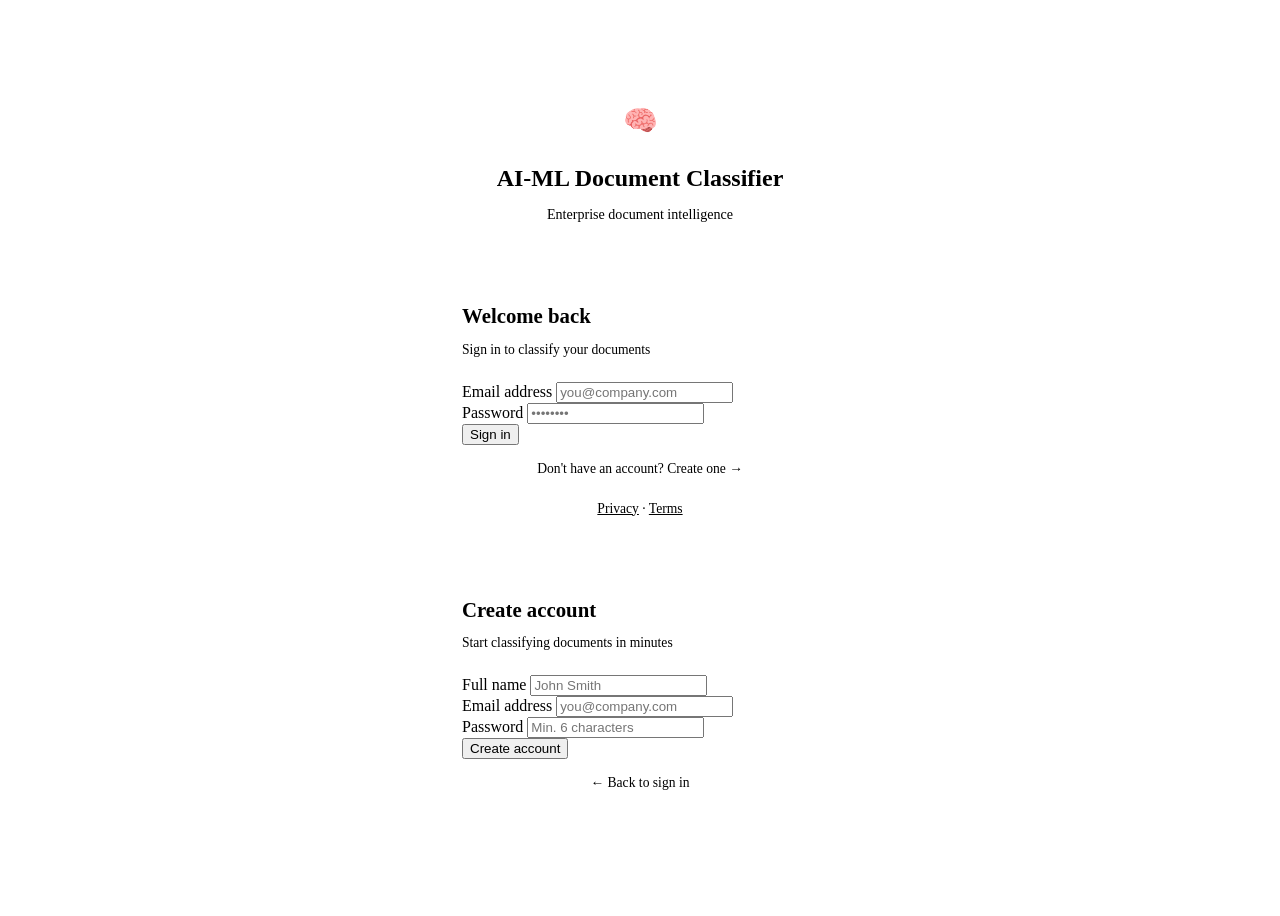
==== frontend/login.html @ 0a450a7f "Initial release — AI Document Classifier v1.0.0" ====
<!DOCTYPE html>
<html lang="en">
<head>
  <meta charset="UTF-8"/>
  <meta name="viewport" content="width=device-width, initial-scale=1.0"/>
  <title>Sign In — AI-ML Document Classifier</title>
  <link rel="stylesheet" href="/css/style.css"/>
  <style>
    body { display: flex; align-items: center; justify-content: center; min-height: 100vh; }

    .auth-wrapper {
      width: 100%;
      max-width: 420px;
      padding: 1rem;
      animation: fadeUp 0.5s ease;
    }

    .auth-logo {
      text-align: center;
      margin-bottom: 2rem;
    }

    .auth-logo .logo-mark {
      width: 56px;
      height: 56px;
      background: var(--grad-primary);
      border-radius: var(--radius-md);
      display: flex;
      align-items: center;
      justify-content: center;
      font-size: 28px;
      margin: 0 auto 1rem;
      box-shadow: var(--shadow-glow);
    }

    .auth-logo h1 { font-size: 1.5rem; margin-bottom: 0.3rem; }
    .auth-logo p  { font-size: 0.88rem; }

    .auth-card {
      background: var(--bg-card);
      border: 1px solid var(--border);
      border-radius: var(--radius-xl);
      padding: 2rem;
      box-shadow: var(--shadow-card);
    }

    .auth-card h2 { font-size: 1.3rem; margin-bottom: 0.3rem; }
    .auth-card .subtitle { font-size: 0.85rem; margin-bottom: 1.5rem; }

    .auth-footer {
      text-align: center;
      margin-top: 1.5rem;
      font-size: 0.85rem;
      color: var(--text-muted);
    }

    .auth-footer a { color: var(--purple-light); }

    .toggle-link {
      color: var(--purple-light);
      cursor: pointer;
      font-size: 0.85rem;
      text-align: center;
      display: block;
      margin-top: 1rem;
    }

    .toggle-link:hover { color: var(--text-primary); }
  </style>
</head>
<body>
  <div class="auth-wrapper">
    <div class="auth-logo">
      <div class="logo-mark">🧠</div>
      <h1>AI-ML Document Classifier</h1>
      <p>Enterprise document intelligence</p>
    </div>

    <!-- Login Panel -->
    <div id="login-panel" class="auth-card">
      <h2>Welcome back</h2>
      <p class="subtitle">Sign in to classify your documents</p>

      <div id="login-alert" class="hidden"></div>

      <form id="login-form">
        <div class="form-group">
          <label class="form-label">Email address</label>
          <input id="login-email" type="email" class="form-input" placeholder="you@company.com" required/>
        </div>
        <div class="form-group">
          <label class="form-label">Password</label>
          <input id="login-password" type="password" class="form-input" placeholder="••••••••" required/>
        </div>
        <button type="submit" class="btn btn-primary btn-full btn-lg">Sign in</button>
      </form>

      <span class="toggle-link" id="show-register">Don't have an account? Create one →</span>

      <div class="auth-footer">
        <a href="/privacy.html">Privacy</a> · <a href="/terms.html">Terms</a>
      </div>
    </div>

    <!-- Register Panel -->
    <div id="register-panel" class="auth-card hidden">
      <h2>Create account</h2>
      <p class="subtitle">Start classifying documents in minutes</p>

      <div id="register-alert" class="hidden"></div>

      <form id="register-form">
        <div class="form-group">
          <label class="form-label">Full name</label>
          <input id="reg-name" type="text" class="form-input" placeholder="John Smith" required/>
        </div>
        <div class="form-group">
          <label class="form-label">Email address</label>
          <input id="reg-email" type="email" class="form-input" placeholder="you@company.com" required/>
        </div>
        <div class="form-group">
          <label class="form-label">Password</label>
          <input id="reg-password" type="password" class="form-input" placeholder="Min. 6 characters" required/>
        </div>
        <button type="submit" class="btn btn-primary btn-full btn-lg">Create account</button>
      </form>

      <span class="toggle-link" id="show-login">← Back to sign in</span>
    </div>
  </div>

  <script src="/js/auth.js"></script>
  <script>initLoginPage();</script>
</body>
</html>
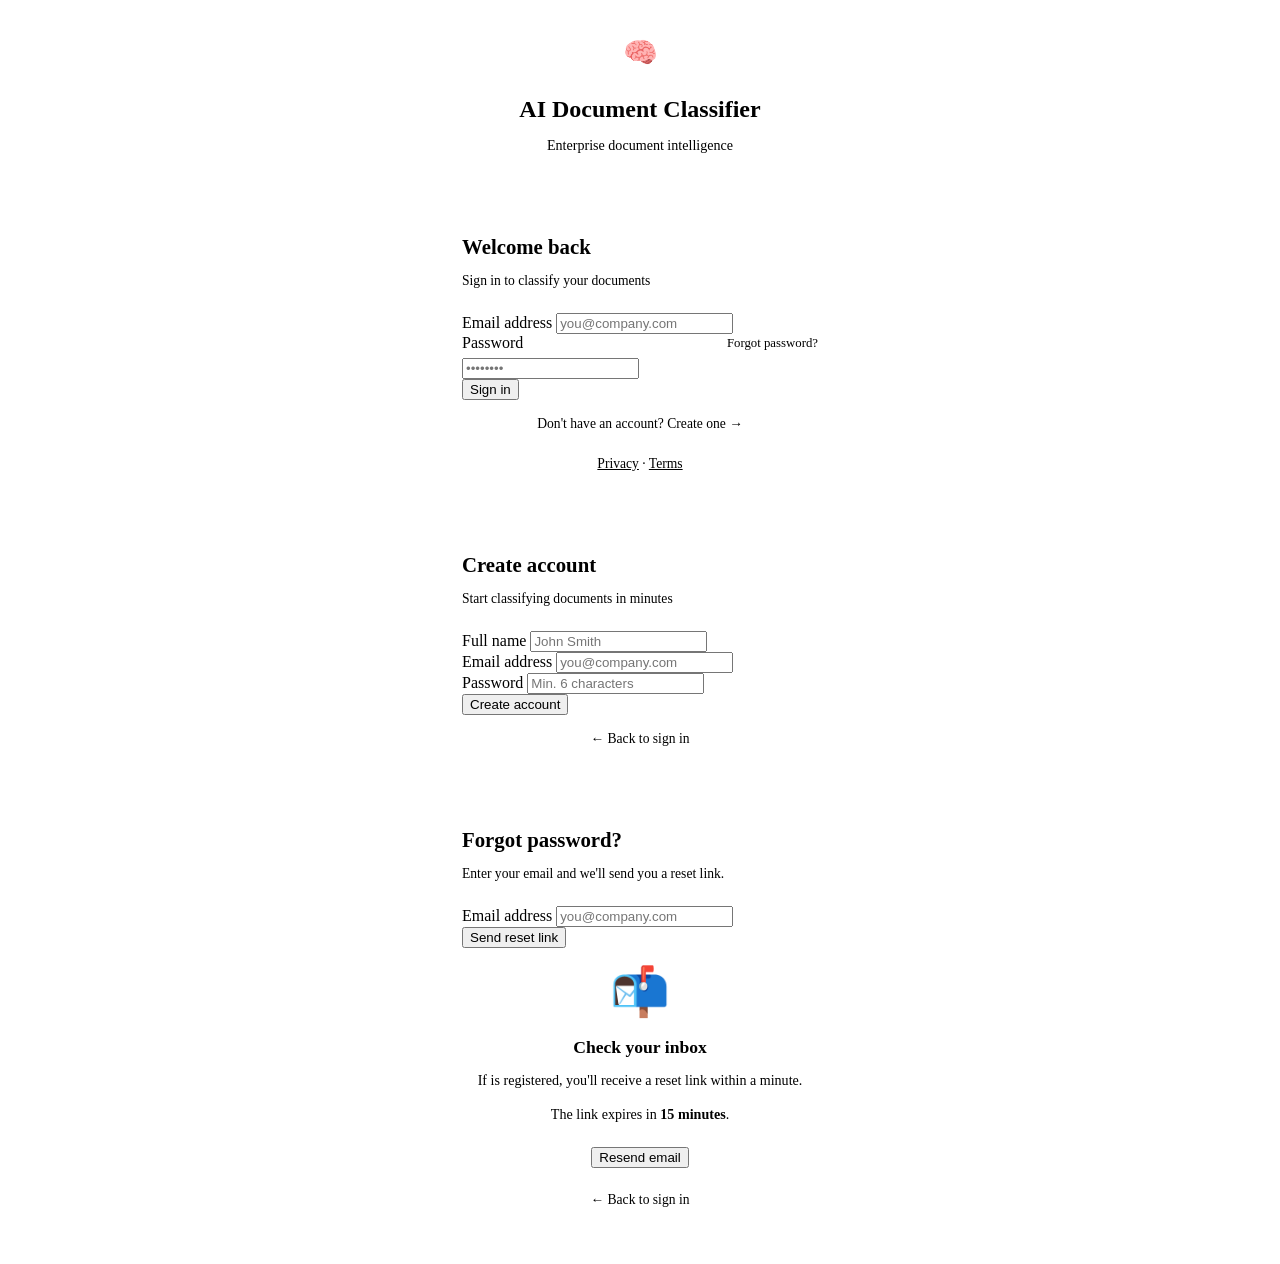
==== commit a6b0a32f: "feat: complete AI classifier - forgot password, confidence warnings, dept filter, dark mode, ML trai" ====
--- a/frontend/login.html
+++ b/frontend/login.html
@@ -3,7 +3,7 @@
 <head>
   <meta charset="UTF-8"/>
   <meta name="viewport" content="width=device-width, initial-scale=1.0"/>
-  <title>Sign In — AI-ML Document Classifier</title>
+  <title>Sign In — AI Document Classifier</title>
   <link rel="stylesheet" href="/css/style.css"/>
   <style>
     body { display: flex; align-items: center; justify-content: center; min-height: 100vh; }
@@ -63,20 +63,48 @@
       text-align: center;
       display: block;
       margin-top: 1rem;
+      transition: var(--transition);
     }
 
     .toggle-link:hover { color: var(--text-primary); }
+
+    /* Forgot password link — sits inline next to password label */
+    .forgot-link {
+      color: var(--purple-light);
+      cursor: pointer;
+      font-size: 0.8rem;
+      transition: var(--transition);
+      user-select: none;
+      flex-shrink: 0;
+    }
+
+    .forgot-link:hover { color: var(--text-primary); text-decoration: underline; }
+
+    /* Sent confirmation state */
+    .sent-box {
+      text-align: center;
+      padding: 1rem 0 0.5rem;
+    }
+
+    .sent-icon {
+      font-size: 3rem;
+      display: block;
+      margin-bottom: 1rem;
+    }
+
+    .sent-box h3 { font-size: 1.1rem; margin-bottom: 0.5rem; }
+    .sent-box p  { font-size: 0.88rem; margin-bottom: 1.5rem; }
   </style>
 </head>
 <body>
   <div class="auth-wrapper">
     <div class="auth-logo">
       <div class="logo-mark">🧠</div>
-      <h1>AI-ML Document Classifier</h1>
+      <h1>AI Document Classifier</h1>
       <p>Enterprise document intelligence</p>
     </div>
 
-    <!-- Login Panel -->
+    <!-- ── Login Panel ─────────────────────────────── -->
     <div id="login-panel" class="auth-card">
       <h2>Welcome back</h2>
       <p class="subtitle">Sign in to classify your documents</p>
@@ -86,23 +114,30 @@
       <form id="login-form">
         <div class="form-group">
           <label class="form-label">Email address</label>
-          <input id="login-email" type="email" class="form-input" placeholder="you@company.com" required/>
-        </div>
-        <div class="form-group">
-          <label class="form-label">Password</label>
-          <input id="login-password" type="password" class="form-input" placeholder="••••••••" required/>
+          <input id="login-email" type="email" class="form-input"
+                 placeholder="you@company.com" required/>
+        </div>
+        <div class="form-group">
+          <div style="display:flex;justify-content:space-between;align-items:center;margin-bottom:6px;">
+            <label class="form-label" style="margin-bottom:0">Password</label>
+            <span class="forgot-link" id="show-forgot"
+                  onclick="showAuthPanel('forgot-panel')">Forgot password?</span>
+          </div>
+          <input id="login-password" type="password" class="form-input"
+                 placeholder="••••••••" required/>
         </div>
         <button type="submit" class="btn btn-primary btn-full btn-lg">Sign in</button>
       </form>
 
-      <span class="toggle-link" id="show-register">Don't have an account? Create one →</span>
+      <span class="toggle-link" id="show-register"
+            onclick="showAuthPanel('register-panel')">Don't have an account? Create one →</span>
 
       <div class="auth-footer">
         <a href="/privacy.html">Privacy</a> · <a href="/terms.html">Terms</a>
       </div>
     </div>
 
-    <!-- Register Panel -->
+    <!-- ── Register Panel ──────────────────────────── -->
     <div id="register-panel" class="auth-card hidden">
       <h2>Create account</h2>
       <p class="subtitle">Start classifying documents in minutes</p>
@@ -112,24 +147,71 @@
       <form id="register-form">
         <div class="form-group">
           <label class="form-label">Full name</label>
-          <input id="reg-name" type="text" class="form-input" placeholder="John Smith" required/>
+          <input id="reg-name" type="text" class="form-input"
+                 placeholder="John Smith" required/>
         </div>
         <div class="form-group">
           <label class="form-label">Email address</label>
-          <input id="reg-email" type="email" class="form-input" placeholder="you@company.com" required/>
+          <input id="reg-email" type="email" class="form-input"
+                 placeholder="you@company.com" required/>
         </div>
         <div class="form-group">
           <label class="form-label">Password</label>
-          <input id="reg-password" type="password" class="form-input" placeholder="Min. 6 characters" required/>
+          <input id="reg-password" type="password" class="form-input"
+                 placeholder="Min. 6 characters" required/>
         </div>
         <button type="submit" class="btn btn-primary btn-full btn-lg">Create account</button>
       </form>
 
-      <span class="toggle-link" id="show-login">← Back to sign in</span>
-    </div>
+      <span class="toggle-link" id="show-login"
+            onclick="showAuthPanel('login-panel')">← Back to sign in</span>
+    </div>
+
+    <!-- ── Forgot Password Panel ───────────────────── -->
+    <div id="forgot-panel" class="auth-card hidden">
+      <h2>Forgot password?</h2>
+      <p class="subtitle">Enter your email and we'll send you a reset link.</p>
+
+      <div id="forgot-alert" class="hidden"></div>
+
+      <!-- Request form (shown by default) -->
+      <div id="forgot-form-wrap">
+        <form id="forgot-form">
+          <div class="form-group">
+            <label class="form-label">Email address</label>
+            <input id="forgot-email" type="email" class="form-input"
+                   placeholder="you@company.com" required/>
+          </div>
+          <button type="submit" class="btn btn-primary btn-full btn-lg">
+            Send reset link
+          </button>
+        </form>
+      </div>
+
+      <!-- Sent confirmation (shown after submit) -->
+      <div id="forgot-sent" class="hidden">
+        <div class="sent-box">
+          <span class="sent-icon">📬</span>
+          <h3>Check your inbox</h3>
+          <p>
+            If <strong id="sent-email-display"></strong> is registered,
+            you'll receive a reset link within a minute.
+            <br/><br/>
+            The link expires in <strong>15 minutes</strong>.
+          </p>
+          <button class="btn btn-ghost btn-full" onclick="resendReset()">
+            Resend email
+          </button>
+        </div>
+      </div>
+
+      <span class="toggle-link" id="show-login-from-forgot"
+            onclick="showAuthPanel('login-panel')">← Back to sign in</span>
+    </div>
+
   </div>
 
   <script src="/js/auth.js"></script>
   <script>initLoginPage();</script>
 </body>
-</html>
+</html>
